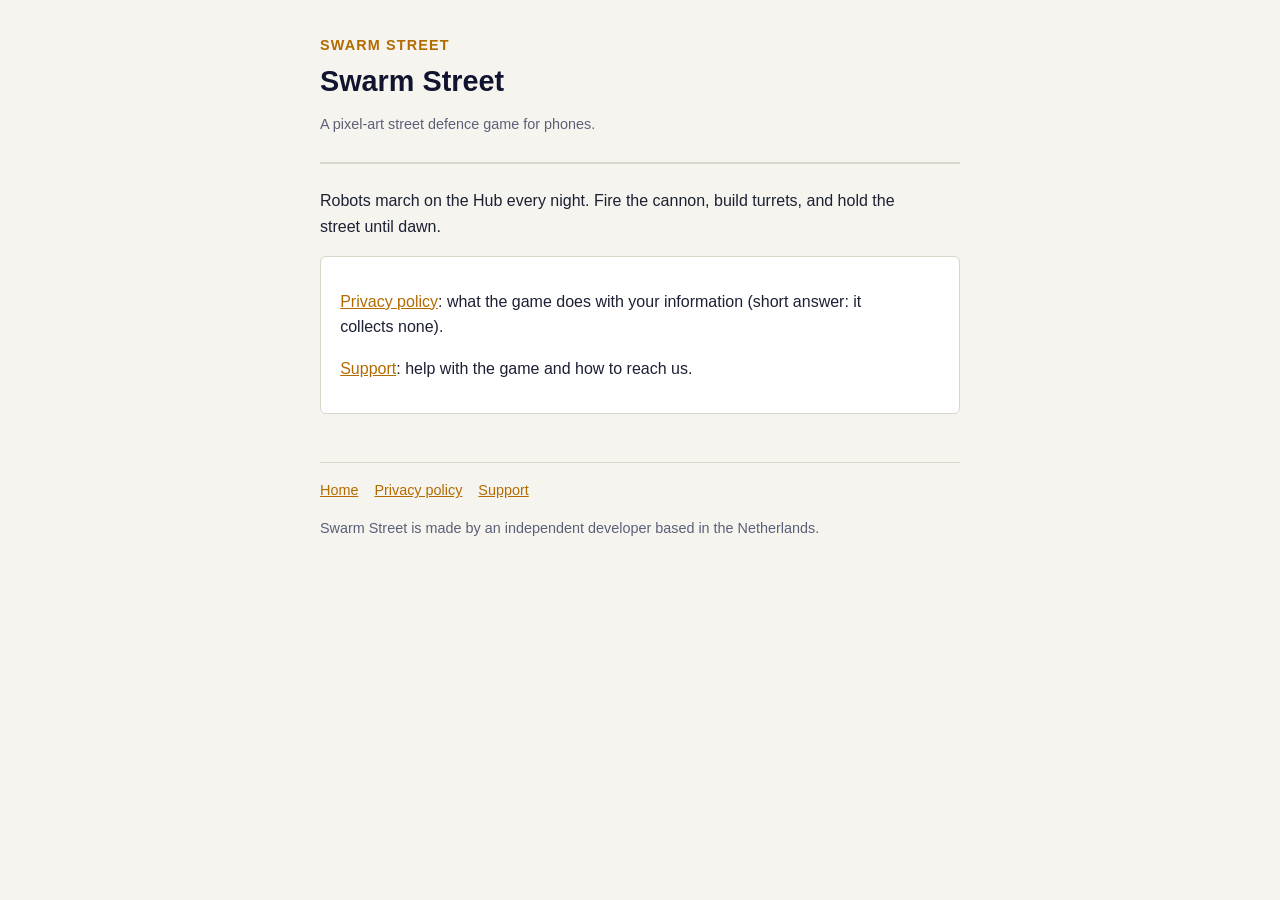
==== index.html @ 4a9d9e5a "Swarm Street: privacy policy and support pages Co-Authored-By: Claude Fable 5.2 <noreply@anthropic.c" ====
<!doctype html>
<html lang="en">
<head>
<meta charset="utf-8">
<meta name="viewport" content="width=device-width, initial-scale=1, viewport-fit=cover">
<title>Swarm Street</title>
<meta name="description" content="Swarm Street, a pixel-art street defence game. Privacy policy and support.">
<link rel="stylesheet" href="style.css">
</head>
<body>
<main>
<header><a class="brand" href="./">Swarm Street</a>
<h1>Swarm Street</h1>
<p class="meta">A pixel-art street defence game for phones.</p></header>
<p>Robots march on the Hub every night. Fire the cannon, build turrets, and hold the street until dawn.</p>
<div class="card">
<p><a href="privacy/">Privacy policy</a>: what the game does with your information (short answer: it collects none).</p>
<p><a href="support/">Support</a>: help with the game and how to reach us.</p>
</div>
<footer><nav><a href="./">Home</a><a href="privacy/">Privacy policy</a><a href="support/">Support</a></nav>
<p>Swarm Street is made by an independent developer based in the Netherlands.</p></footer>
</main>
</body>
</html>
---- style.css ----
:root{--bg:#f6f4ee;--fg:#1c2033;--muted:#5b6078;--card:#ffffff;--line:#d9d5c8;--accent:#b36b00;--head:#11142f}
@media (prefers-color-scheme:dark){:root{--bg:#11142f;--fg:#ece8dc;--muted:#a7abc4;--card:#191d40;--line:#313e6e;--accent:#fdbb02;--head:#ece8dc;color-scheme:dark}}
*{box-sizing:border-box}
body{margin:0;background:var(--bg);color:var(--fg);font:16px/1.6 -apple-system,BlinkMacSystemFont,"Segoe UI",Roboto,Helvetica,Arial,sans-serif}
main{max-width:42rem;margin:0 auto;padding:2rem max(1rem,env(safe-area-inset-right)) 4rem max(1rem,env(safe-area-inset-left))}
header{border-bottom:2px solid var(--line);margin-bottom:1.5rem;padding-bottom:.75rem}
.brand{font-weight:800;letter-spacing:.08em;text-transform:uppercase;color:var(--accent);text-decoration:none;font-size:.9rem}
h1{font-size:1.8rem;line-height:1.2;margin:.4rem 0 .2rem;color:var(--head);text-wrap:balance}
h2{font-size:1.15rem;margin:2rem 0 .4rem;color:var(--head)}
p,li{max-width:65ch}
ul{padding-left:1.2rem}
a{color:var(--accent)}
.meta{color:var(--muted);font-size:.9rem}
.card{background:var(--card);border:1px solid var(--line);border-radius:6px;padding:1rem 1.2rem;margin:1rem 0}
.mail{font-weight:700;user-select:all;word-break:break-all}
footer{margin-top:3rem;border-top:1px solid var(--line);padding-top:1rem;color:var(--muted);font-size:.9rem}
nav a{margin-right:1rem}
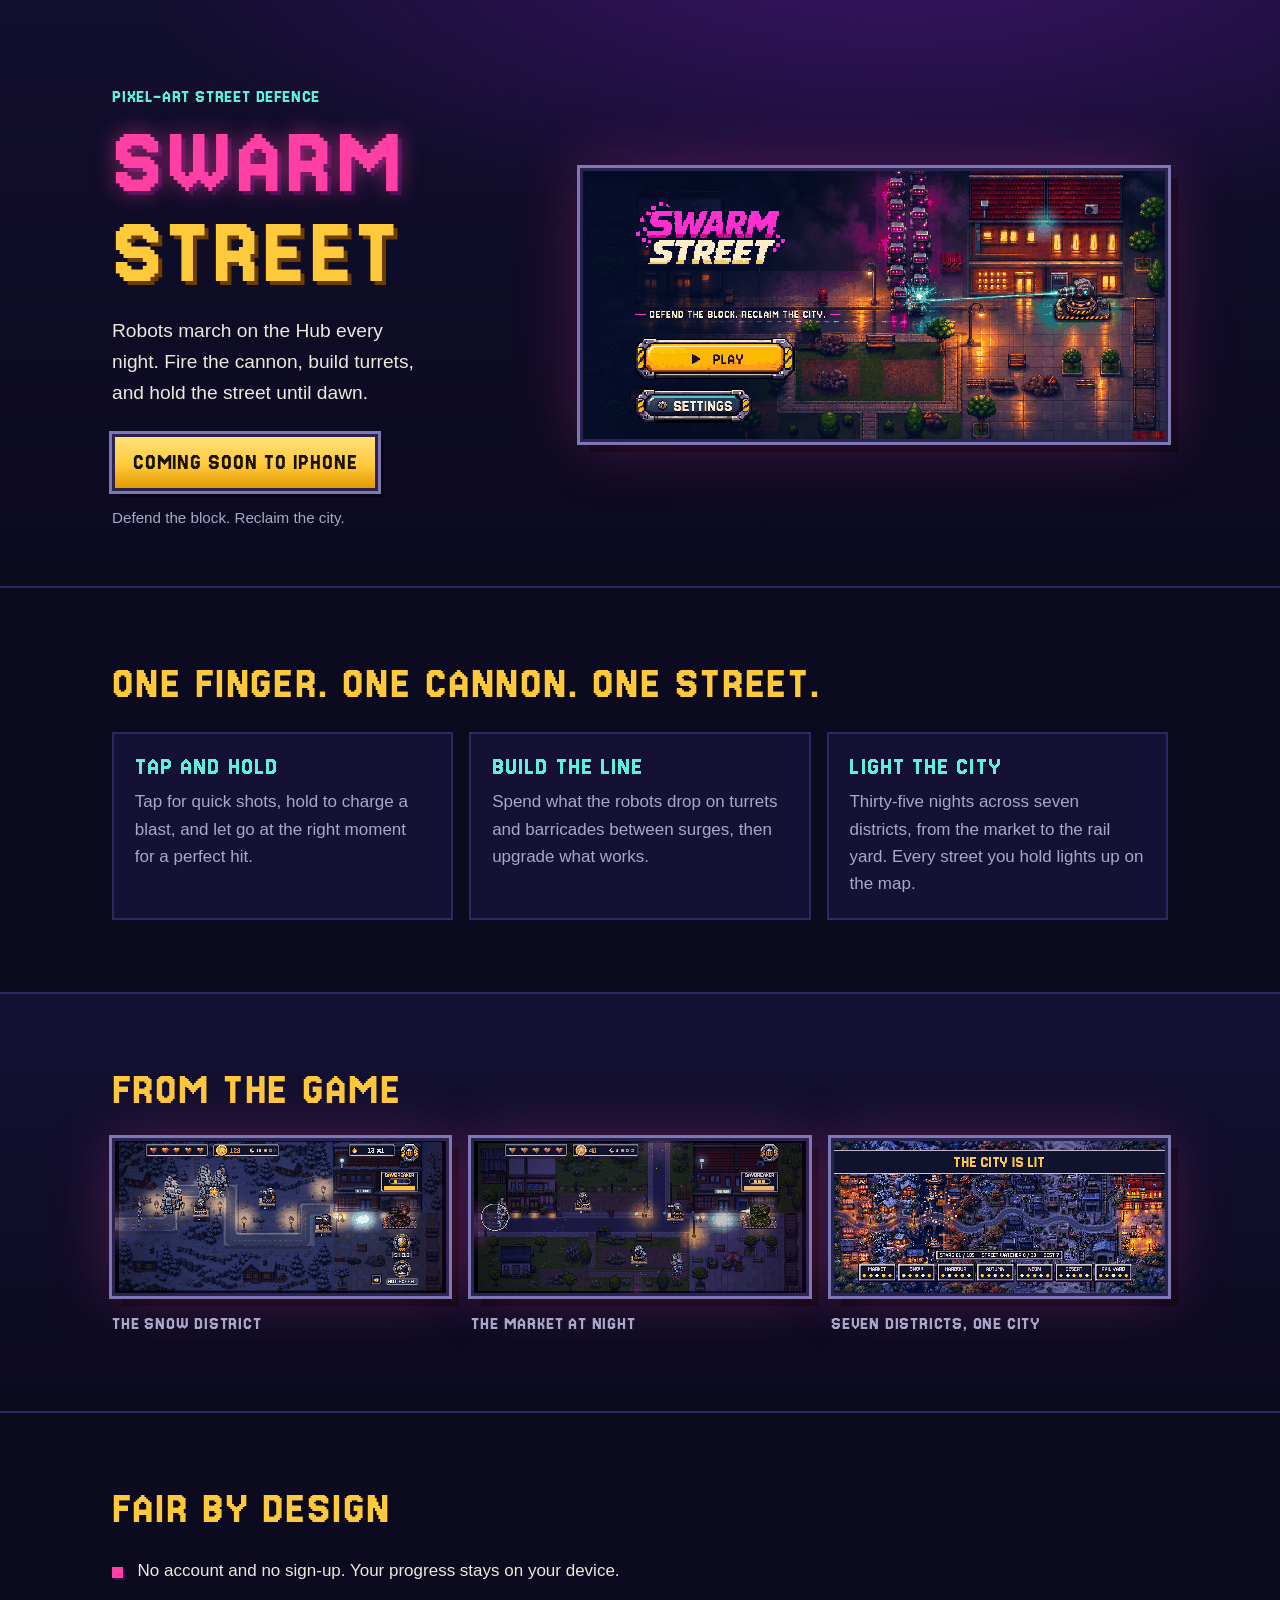
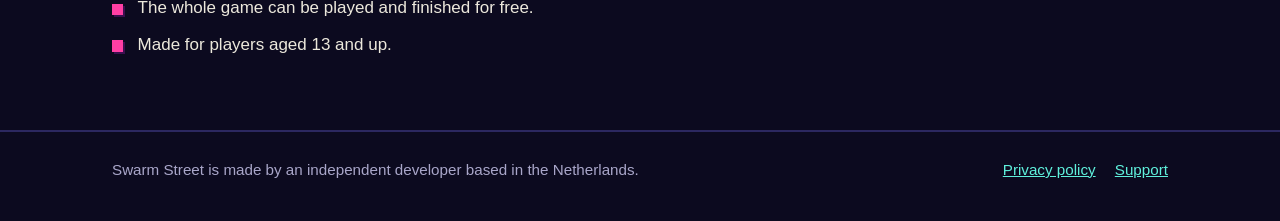
==== commit d0293c25: "Landing page: hero, how it plays, screenshots from the game" ====
--- a/index.html
+++ b/index.html
@@ -4,21 +4,112 @@
 <meta charset="utf-8">
 <meta name="viewport" content="width=device-width, initial-scale=1, viewport-fit=cover">
 <title>Swarm Street</title>
-<meta name="description" content="Swarm Street, a pixel-art street defence game. Privacy policy and support.">
-<link rel="stylesheet" href="style.css">
+<meta name="description" content="Swarm Street: a pixel-art street defence game. Robots march on the Hub every night. Fire the cannon, build turrets, hold the street until dawn.">
+<meta name="theme-color" content="#0c0a1f">
+<meta property="og:title" content="Swarm Street">
+<meta property="og:description" content="Defend the block. Reclaim the city. A pixel-art street defence game for phones.">
+<meta property="og:image" content="https://swarmstreet.swipelijk.com/img/title.png">
+<meta property="og:type" content="website">
+<link rel="icon" href="img/icon.png">
+<link rel="apple-touch-icon" href="img/icon.png">
+<style>
+@font-face{font-family:"Jersey 15";src:url("fonts/Jersey15-Regular.ttf") format("truetype");font-display:swap}
+:root{--bg:#0c0a1f;--bg2:#141134;--ink:#ece8dc;--muted:#a9a6c9;--pink:#ff3fa4;--gold:#ffc93c;--teal:#5ff0dc;--line:#2c2860;color-scheme:dark}
+*{box-sizing:border-box}
+html{scroll-behavior:smooth}
+body{margin:0;background:var(--bg);color:var(--ink);font:17px/1.6 -apple-system,BlinkMacSystemFont,"Segoe UI",Roboto,Helvetica,Arial,sans-serif}
+.wrap{max-width:68rem;margin:0 auto;padding-left:max(16px,env(safe-area-inset-left,0px));padding-right:max(16px,env(safe-area-inset-right,0px))}
+.px{font-family:"Jersey 15","Courier New",monospace;font-weight:400;letter-spacing:.04em;text-transform:uppercase}
+img{max-width:100%;height:auto;display:block;image-rendering:pixelated}
+
+.hero{position:relative;overflow:hidden;background:radial-gradient(80rem 30rem at 70% -10%,#3a1466 0%,transparent 60%),linear-gradient(180deg,#120e2e 0%,var(--bg) 100%);border-bottom:2px solid var(--line)}
+.hero .wrap{padding-block:clamp(2.5rem,7vw,5rem) clamp(2rem,5vw,3.5rem);display:grid;gap:clamp(1.5rem,4vw,3rem);grid-template-columns:minmax(0,5fr) minmax(0,7fr);align-items:center}
+.kicker{color:var(--teal);font-size:1.25rem;margin:0 0 .4rem}
+h1{font-size:clamp(3.4rem,10vw,6.5rem);line-height:.86;margin:0;text-wrap:balance}
+h1 span{display:block}
+h1 .a{color:var(--pink);text-shadow:0 0 22px rgba(255,63,164,.55),4px 4px 0 #3b0f4f}
+h1 .b{color:var(--gold);text-shadow:4px 4px 0 #6b3d00}
+.tag{font-size:1.2rem;color:var(--ink);margin:1.2rem 0 1.6rem;max-width:30ch}
+.soon{display:inline-block;font-size:1.5rem;color:#1a1200;background:linear-gradient(180deg,#ffe07a,var(--gold) 55%,#e39a00);padding:.35rem 1.1rem .45rem;border:3px solid #2a2350;box-shadow:0 0 0 3px #7d78b4,6px 6px 0 rgba(0,0,0,.45)}
+.note{color:var(--muted);font-size:.95rem;margin:.9rem 0 0}
+.shot{border:3px solid #2a2350;box-shadow:0 0 0 3px #7d78b4,0 0 60px rgba(255,63,164,.25),10px 10px 0 rgba(0,0,0,.45);background:#000}
+
+section{padding-block:clamp(2.5rem,6vw,4.5rem)}
+h2{font-size:clamp(2rem,5vw,3rem);line-height:1;margin:0 0 1.5rem;color:var(--gold)}
+.grid3{display:grid;gap:1rem;grid-template-columns:repeat(auto-fit,minmax(15rem,1fr))}
+.tile{background:var(--bg2);border:2px solid var(--line);padding:1.2rem 1.3rem 1.3rem;min-width:0}
+.tile h3{font-size:1.7rem;line-height:1;margin:0 0 .5rem;color:var(--teal)}
+.tile p{margin:0;color:var(--muted)}
+.gallery{display:grid;gap:1.4rem;grid-template-columns:repeat(auto-fit,minmax(18rem,1fr))}
+figure{margin:0;min-width:0}
+figcaption{font-size:1.25rem;color:var(--muted);margin-top:.7rem}
+.band{background:linear-gradient(180deg,var(--bg2),var(--bg));border-block:2px solid var(--line)}
+.fair{display:grid;gap:.6rem;padding:0;margin:0;list-style:none;max-width:44rem}
+.fair li{padding-left:1.6rem;position:relative;color:var(--ink)}
+.fair li::before{content:"";position:absolute;left:0;top:.55em;width:.7rem;height:.7rem;background:var(--pink);box-shadow:2px 2px 0 #3b0f4f}
+
+footer{border-top:2px solid var(--line);color:var(--muted);font-size:.95rem}
+footer .wrap{padding-block:1.6rem 2.4rem;display:flex;flex-wrap:wrap;gap:.6rem 1.5rem;justify-content:space-between}
+a{color:var(--teal)}
+footer nav{display:flex;gap:1.2rem;flex-wrap:wrap}
+@media (max-width:760px){.hero .wrap{grid-template-columns:1fr}.tag{max-width:none}}
+@media (prefers-reduced-motion:reduce){html{scroll-behavior:auto}}
+</style>
 </head>
 <body>
+<header class="hero">
+  <div class="wrap">
+    <div>
+      <p class="kicker px">Pixel-art street defence</p>
+      <h1 class="px"><span class="a">Swarm</span><span class="b">Street</span></h1>
+      <p class="tag">Robots march on the Hub every night. Fire the cannon, build turrets, and hold the street until dawn.</p>
+      <span class="soon px">Coming soon to iPhone</span>
+      <p class="note">Defend the block. Reclaim the city.</p>
+    </div>
+    <img class="shot" src="img/title.png" width="1311" height="603" alt="The Swarm Street title screen: a rooftop cannon fires down a neon-lit street at a column of robots.">
+  </div>
+</header>
+
 <main>
-<header><a class="brand" href="./">Swarm Street</a>
-<h1>Swarm Street</h1>
-<p class="meta">A pixel-art street defence game for phones.</p></header>
-<p>Robots march on the Hub every night. Fire the cannon, build turrets, and hold the street until dawn.</p>
-<div class="card">
-<p><a href="privacy/">Privacy policy</a>: what the game does with your information (short answer: it collects none).</p>
-<p><a href="support/">Support</a>: help with the game and how to reach us.</p>
-</div>
-<footer><nav><a href="./">Home</a><a href="privacy/">Privacy policy</a><a href="support/">Support</a></nav>
-<p>Swarm Street is made by an independent developer based in the Netherlands.</p></footer>
+<section>
+  <div class="wrap">
+    <h2 class="px">One finger. One cannon. One street.</h2>
+    <div class="grid3">
+      <div class="tile"><h3 class="px">Tap and hold</h3><p>Tap for quick shots, hold to charge a blast, and let go at the right moment for a perfect hit.</p></div>
+      <div class="tile"><h3 class="px">Build the line</h3><p>Spend what the robots drop on turrets and barricades between surges, then upgrade what works.</p></div>
+      <div class="tile"><h3 class="px">Light the city</h3><p>Thirty-five nights across seven districts, from the market to the rail yard. Every street you hold lights up on the map.</p></div>
+    </div>
+  </div>
+</section>
+
+<section class="band">
+  <div class="wrap">
+    <h2 class="px">From the game</h2>
+    <div class="gallery">
+      <figure><img class="shot" src="img/snow.png" width="1311" height="603" loading="lazy" alt="A snowy village street at night: turrets and the cannon hold a winding road against groups of robots."><figcaption class="px">The snow district</figcaption></figure>
+      <figure><img class="shot" src="img/market.png" width="1311" height="603" loading="lazy" alt="The market street after dark, lit by street lamps, with two turrets and the Hub's cannon."><figcaption class="px">The market at night</figcaption></figure>
+      <figure><img class="shot" src="img/city.png" width="1311" height="603" loading="lazy" alt="The city map with all seven districts lit and the words THE CITY IS LIT."><figcaption class="px">Seven districts, one city</figcaption></figure>
+    </div>
+  </div>
+</section>
+
+<section>
+  <div class="wrap">
+    <h2 class="px">Fair by design</h2>
+    <ul class="fair">
+      <li>No account and no sign-up. Your progress stays on your device.</li>
+      <li>The whole game can be played and finished for free.</li>
+      <li>Made for players aged 13 and up.</li>
+    </ul>
+  </div>
+</section>
 </main>
+
+<footer>
+  <div class="wrap">
+    <span>Swarm Street is made by an independent developer based in the Netherlands.</span>
+    <nav><a href="privacy/">Privacy policy</a><a href="support/">Support</a></nav>
+  </div>
+</footer>
 </body>
 </html>
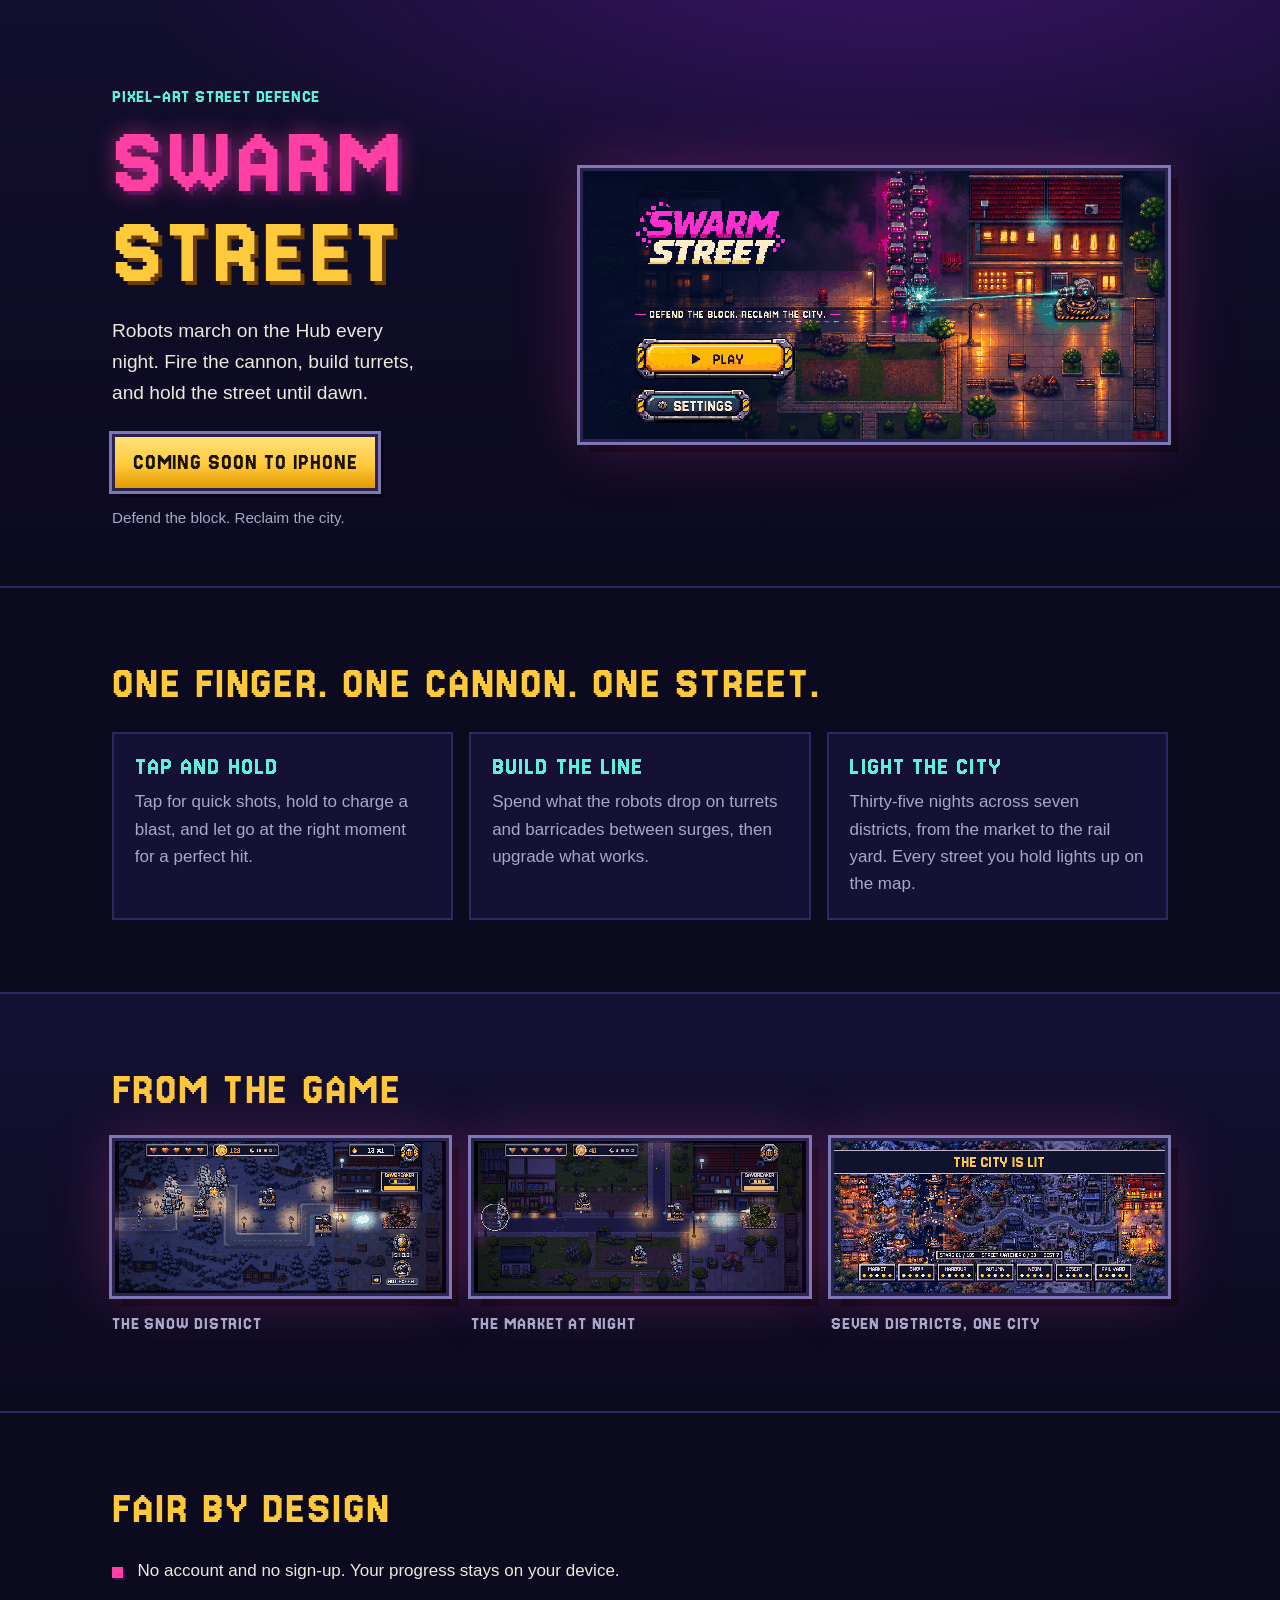
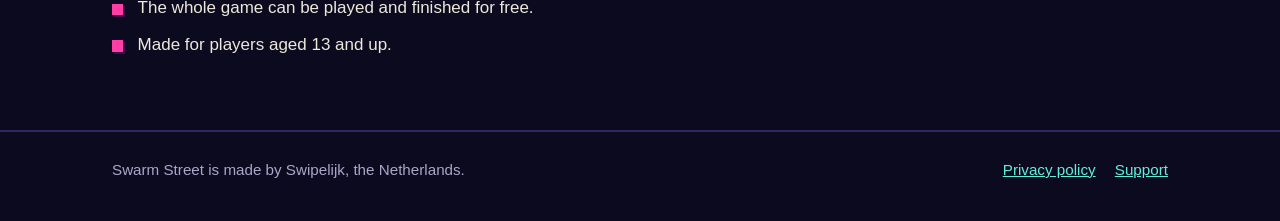
==== commit e724aa90: "Privacy policy and support page for the version with optional adverts and the Supporter Pack" ====
--- a/index.html
+++ b/index.html
@@ -107,7 +107,7 @@
 
 <footer>
   <div class="wrap">
-    <span>Swarm Street is made by an independent developer based in the Netherlands.</span>
+    <span>Swarm Street is made by Swipelijk, the Netherlands.</span>
     <nav><a href="privacy/">Privacy policy</a><a href="support/">Support</a></nav>
   </div>
 </footer>
